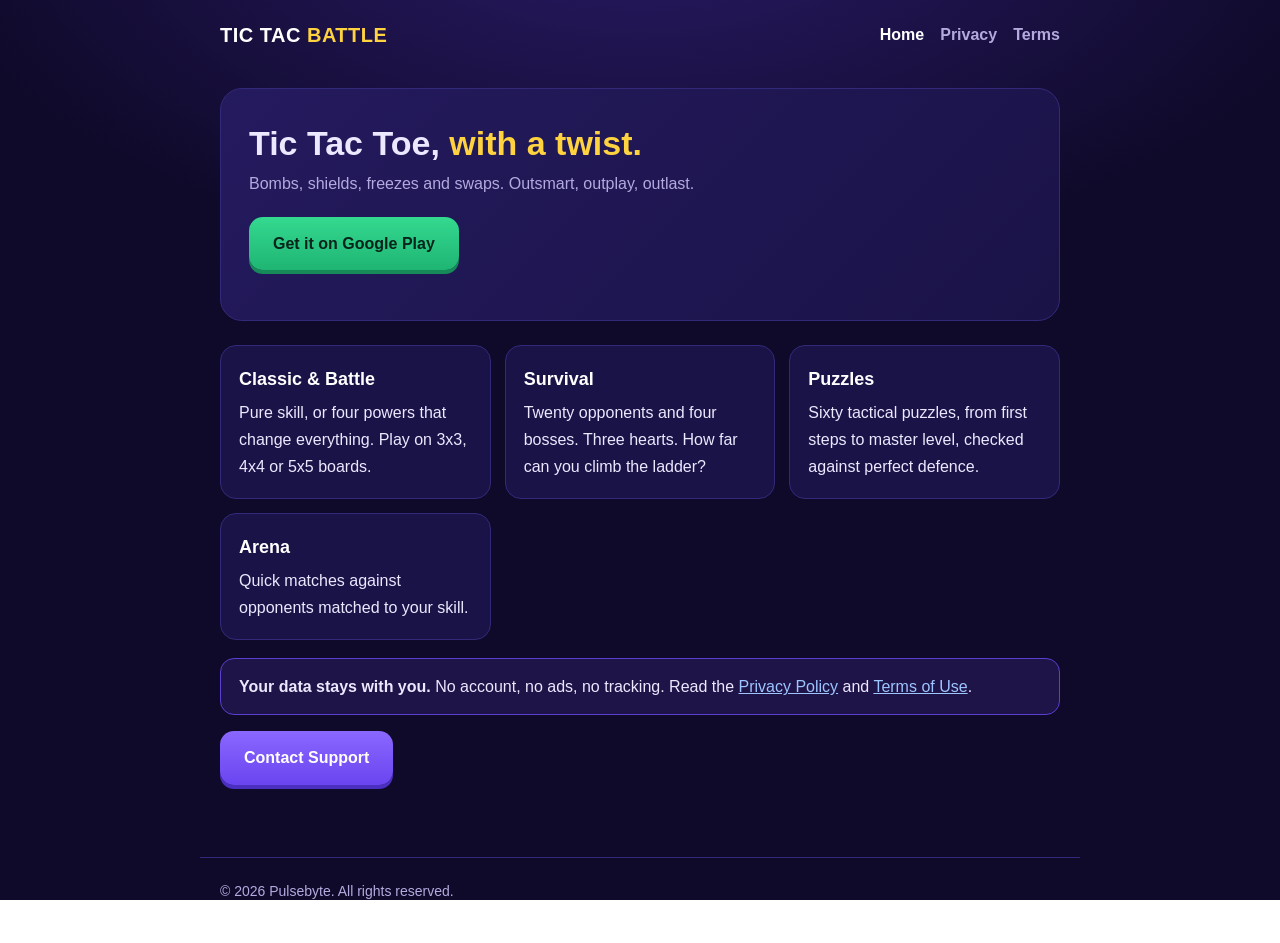
==== index.html @ b5db2a71 "Add files via upload" ====
<!doctype html>
<html lang="en">
<head>
<meta charset="utf-8">
<meta name="viewport" content="width=device-width,initial-scale=1">
<title>Tic Tac Battle by Pulsebyte</title>
<meta name="description" content="Tic Tac Battle: tic tac toe with bombs, shields, freezes and swaps. Classic, Battle, Survival, Arena and tactical puzzles.">
<link rel="stylesheet" href="style.css">
</head>
<body>
<header class="top">
  <a class="brand" href="index.html">TIC TAC <b>BATTLE</b></a>
  <nav><a class="on" href="index.html">Home</a><a href="privacy.html">Privacy</a><a href="terms.html">Terms</a></nav>
</header>
<main>
<section class="hero">
  <h1>Tic Tac Toe, <span>with a twist.</span></h1>
  <p class="meta">Bombs, shields, freezes and swaps. Outsmart, outplay, outlast.</p>
  <p style="margin-top:20px"><a class="btn" href="https://play.google.com/store/apps/details?id=com.pulsebyte.tictacbattle">Get it on Google Play</a></p>
</section>
<div class="cards">
  <div class="c"><b>Classic &amp; Battle</b>Pure skill, or four powers that change everything. Play on 3x3, 4x4 or 5x5 boards.</div>
  <div class="c"><b>Survival</b>Twenty opponents and four bosses. Three hearts. How far can you climb the ladder?</div>
  <div class="c"><b>Puzzles</b>Sixty tactical puzzles, from first steps to master level, checked against perfect defence.</div>
  <div class="c"><b>Arena</b>Quick matches against opponents matched to your skill.</div>
</div>
<div class="note"><b>Your data stays with you.</b> No account, no ads, no tracking. Read the <a href="privacy.html">Privacy Policy</a> and <a href="terms.html">Terms of Use</a>.</div>
<p><a class="btn alt" href="mailto:help.pulsebyte@gmail.com?subject=Tic%20Tac%20Battle%20-%20Support">Contact Support</a></p>
</main>
<footer>&copy; 2026 Pulsebyte. All rights reserved.</footer>
</body>
</html>
---- style.css ----
:root{--bg:#0f0a2a;--card:#1a1347;--card2:#241a5e;--text:#ece8ff;--dim:#b4aadf;--gold:#ffd23f;--accent:#7c4dff;--line:#33297a}
*{box-sizing:border-box}
html{scroll-behavior:smooth}
body{margin:0;background:radial-gradient(1200px 600px at 50% -10%,#2a1a66 0,#0f0a2a 60%) fixed;color:var(--text);font:16px/1.7 -apple-system,BlinkMacSystemFont,"Segoe UI",Roboto,Helvetica,Arial,sans-serif}
a{color:#9ec5ff}
header.top{display:flex;align-items:center;justify-content:space-between;gap:12px;max-width:880px;margin:0 auto;padding:18px 20px}
.brand{font-weight:800;letter-spacing:.5px;color:#fff;text-decoration:none;font-size:20px}
.brand b{color:var(--gold)}
nav a{margin-left:16px;text-decoration:none;color:var(--dim);font-weight:600}
nav a:hover,nav a.on{color:#fff}
main{max-width:880px;margin:0 auto;padding:8px 20px 56px}
.hero{background:linear-gradient(135deg,var(--card2),var(--card));border:1px solid var(--line);border-radius:22px;padding:34px 28px;margin:10px 0 24px}
h1{margin:0 0 6px;font-size:34px;line-height:1.2}
h1 span{color:var(--gold)}
.meta{color:var(--dim);margin:0}
h2{margin:34px 0 8px;font-size:22px;color:#fff;padding-top:6px;border-top:1px solid var(--line)}
h3{margin:20px 0 4px;font-size:17px;color:var(--gold)}
p,li{color:#dcd6fb}
ul{padding-left:22px}
li{margin:4px 0}
.toc{background:var(--card);border:1px solid var(--line);border-radius:16px;padding:16px 22px;margin:0 0 8px}
.toc ol{margin:6px 0 0;padding-left:22px;columns:2;column-gap:28px}
.toc a{text-decoration:none}
table{width:100%;border-collapse:collapse;margin:12px 0;background:var(--card);border-radius:12px;overflow:hidden}
th,td{padding:11px 14px;text-align:left;border-bottom:1px solid var(--line);vertical-align:top}
th{background:var(--card2);color:#fff;font-size:14px;text-transform:uppercase;letter-spacing:.6px}
tr:last-child td{border-bottom:0}
.note{background:rgba(124,77,255,.14);border:1px solid #5a3fd0;border-radius:14px;padding:14px 18px;margin:16px 0}
.btn{display:inline-block;background:linear-gradient(#34d98f,#1fb574);color:#06241a;font-weight:800;text-decoration:none;padding:13px 24px;border-radius:14px;border:0;box-shadow:0 4px 0 #168a58;cursor:pointer;font-size:16px}
.btn.alt{background:linear-gradient(#8a67ff,#6a45f0);color:#fff;box-shadow:0 4px 0 #4a2fc0}
.cards{display:grid;grid-template-columns:repeat(auto-fit,minmax(240px,1fr));gap:14px;margin:18px 0}
.cards .c{background:var(--card);border:1px solid var(--line);border-radius:16px;padding:18px}
.cards .c b{display:block;color:#fff;margin-bottom:4px;font-size:18px}
footer{max-width:880px;margin:0 auto;padding:22px 20px 40px;color:var(--dim);border-top:1px solid var(--line);font-size:14px}
@media(max-width:600px){h1{font-size:27px}.toc ol{columns:1}nav a{margin-left:10px}.hero{padding:24px 18px}}
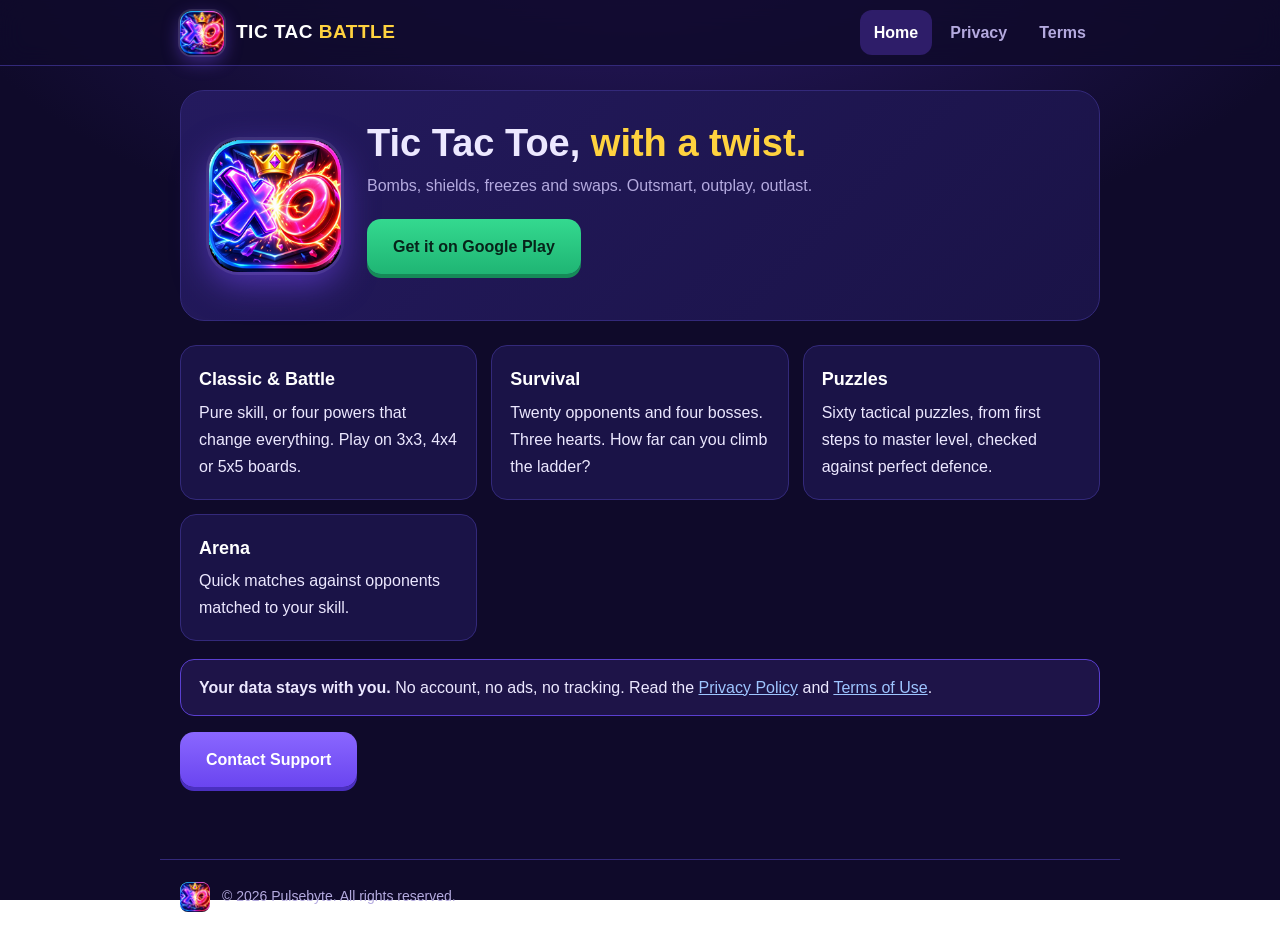
==== commit ac536723: "Add files via upload" ====
--- a/index.html
+++ b/index.html
@@ -5,19 +5,21 @@
 <meta name="viewport" content="width=device-width,initial-scale=1">
 <title>Tic Tac Battle by Pulsebyte</title>
 <meta name="description" content="Tic Tac Battle: tic tac toe with bombs, shields, freezes and swaps. Classic, Battle, Survival, Arena and tactical puzzles.">
+<link rel="icon" type="image/png" href="favicon.png">
+<link rel="apple-touch-icon" href="logo.png">
+<meta name="theme-color" content="#0f0a2a">
+<meta property="og:title" content="Tic Tac Battle by Pulsebyte">
+<meta property="og:image" content="https://helppulsebyte-lgtm.github.io/tic-tac-battle/logo.png">
 <link rel="stylesheet" href="style.css">
 </head>
 <body>
-<header class="top">
-  <a class="brand" href="index.html">TIC TAC <b>BATTLE</b></a>
-  <nav><a class="on" href="index.html">Home</a><a href="privacy.html">Privacy</a><a href="terms.html">Terms</a></nav>
-</header>
+<div class="bar"><header class="top"><a class="brand" href="index.html"><img src="logo.png" alt="Tic Tac Battle logo" width="44" height="44"><span>TIC TAC <b>BATTLE</b></span></a><button class="burger" id="menuBtn" aria-label="Menu" aria-expanded="false" aria-controls="mainNav"><span></span><span></span><span></span></button><nav id="mainNav" aria-label="Main"><a href="index.html" class="on">Home</a><a href="privacy.html">Privacy</a><a href="terms.html">Terms</a></nav></header></div>
 <main>
-<section class="hero">
+<section class="hero"><img class="logo" src="logo.png" alt="Tic Tac Battle" width="132" height="132"><div>
   <h1>Tic Tac Toe, <span>with a twist.</span></h1>
   <p class="meta">Bombs, shields, freezes and swaps. Outsmart, outplay, outlast.</p>
   <p style="margin-top:20px"><a class="btn" href="https://play.google.com/store/apps/details?id=com.pulsebyte.tictacbattle">Get it on Google Play</a></p>
-</section>
+</div></section>
 <div class="cards">
   <div class="c"><b>Classic &amp; Battle</b>Pure skill, or four powers that change everything. Play on 3x3, 4x4 or 5x5 boards.</div>
   <div class="c"><b>Survival</b>Twenty opponents and four bosses. Three hearts. How far can you climb the ladder?</div>
@@ -27,6 +29,7 @@
 <div class="note"><b>Your data stays with you.</b> No account, no ads, no tracking. Read the <a href="privacy.html">Privacy Policy</a> and <a href="terms.html">Terms of Use</a>.</div>
 <p><a class="btn alt" href="mailto:help.pulsebyte@gmail.com?subject=Tic%20Tac%20Battle%20-%20Support">Contact Support</a></p>
 </main>
-<footer>&copy; 2026 Pulsebyte. All rights reserved.</footer>
+<footer><img src="favicon.png" alt="" width="30" height="30">&copy; 2026 Pulsebyte. All rights reserved.</footer>
+<script src="script.js"></script>
 </body>
 </html>
--- a/style.css
+++ b/style.css
@@ -1,35 +1,88 @@
 :root{--bg:#0f0a2a;--card:#1a1347;--card2:#241a5e;--text:#ece8ff;--dim:#b4aadf;--gold:#ffd23f;--accent:#7c4dff;--line:#33297a}
 *{box-sizing:border-box}
-html{scroll-behavior:smooth}
-body{margin:0;background:radial-gradient(1200px 600px at 50% -10%,#2a1a66 0,#0f0a2a 60%) fixed;color:var(--text);font:16px/1.7 -apple-system,BlinkMacSystemFont,"Segoe UI",Roboto,Helvetica,Arial,sans-serif}
+html{scroll-behavior:smooth;-webkit-text-size-adjust:100%}
+body{margin:0;background:radial-gradient(1200px 600px at 50% -10%,#2a1a66 0,#0f0a2a 60%) fixed;color:var(--text);font:16px/1.7 -apple-system,BlinkMacSystemFont,"Segoe UI",Roboto,Helvetica,Arial,sans-serif;overflow-x:hidden}
+body.menu-open{overflow:hidden}
 a{color:#9ec5ff}
-header.top{display:flex;align-items:center;justify-content:space-between;gap:12px;max-width:880px;margin:0 auto;padding:18px 20px}
-.brand{font-weight:800;letter-spacing:.5px;color:#fff;text-decoration:none;font-size:20px}
+img{max-width:100%;height:auto}
+
+/* ---------- header ---------- */
+.bar{position:sticky;top:0;z-index:50;background:rgba(15,10,42,.82);backdrop-filter:blur(12px);-webkit-backdrop-filter:blur(12px);border-bottom:1px solid var(--line)}
+.top{display:flex;align-items:center;justify-content:space-between;gap:12px;max-width:960px;margin:0 auto;padding:10px 20px}
+.brand{display:flex;align-items:center;gap:12px;font-weight:800;letter-spacing:.5px;color:#fff;text-decoration:none;font-size:19px;white-space:nowrap}
+.brand img{width:44px;height:44px;border-radius:12px;box-shadow:0 0 0 2px rgba(255,255,255,.12),0 6px 18px rgba(124,77,255,.45)}
 .brand b{color:var(--gold)}
-nav a{margin-left:16px;text-decoration:none;color:var(--dim);font-weight:600}
-nav a:hover,nav a.on{color:#fff}
-main{max-width:880px;margin:0 auto;padding:8px 20px 56px}
-.hero{background:linear-gradient(135deg,var(--card2),var(--card));border:1px solid var(--line);border-radius:22px;padding:34px 28px;margin:10px 0 24px}
-h1{margin:0 0 6px;font-size:34px;line-height:1.2}
+nav{display:flex;align-items:center;gap:4px}
+nav a{padding:9px 14px;border-radius:12px;text-decoration:none;color:var(--dim);font-weight:700}
+nav a:hover{color:#fff;background:rgba(255,255,255,.07)}
+nav a.on{color:#fff;background:rgba(124,77,255,.28)}
+.burger{display:none;width:46px;height:46px;border:0;border-radius:14px;background:rgba(255,255,255,.08);cursor:pointer;position:relative;flex:none}
+.burger span{position:absolute;left:12px;right:12px;height:3px;border-radius:2px;background:#fff;transition:transform .25s,opacity .2s,top .25s}
+.burger span:nth-child(1){top:15px}.burger span:nth-child(2){top:22px}.burger span:nth-child(3){top:29px}
+.burger.open span:nth-child(1){top:22px;transform:rotate(45deg)}
+.burger.open span:nth-child(2){opacity:0}
+.burger.open span:nth-child(3){top:22px;transform:rotate(-45deg)}
+
+main{max-width:960px;margin:0 auto;padding:12px 20px 56px}
+.hero{display:flex;align-items:center;gap:26px;background:linear-gradient(135deg,var(--card2),var(--card));border:1px solid var(--line);border-radius:24px;padding:30px 28px;margin:12px 0 24px}
+.hero img.logo{width:132px;height:132px;border-radius:30px;flex:none;box-shadow:0 12px 34px rgba(124,77,255,.5),0 0 0 3px rgba(255,255,255,.1)}
+.hero.slim{padding:22px 24px}
+h1{margin:0 0 6px;font-size:clamp(26px,5.5vw,38px);line-height:1.18}
 h1 span{color:var(--gold)}
 .meta{color:var(--dim);margin:0}
-h2{margin:34px 0 8px;font-size:22px;color:#fff;padding-top:6px;border-top:1px solid var(--line)}
-h3{margin:20px 0 4px;font-size:17px;color:var(--gold)}
-p,li{color:#dcd6fb}
+h2{margin:34px 0 8px;font-size:clamp(19px,4.5vw,23px);color:#fff;padding-top:8px;border-top:1px solid var(--line);scroll-margin-top:84px}
+p,li{color:#dcd6fb;overflow-wrap:anywhere}
 ul{padding-left:22px}
 li{margin:4px 0}
 .toc{background:var(--card);border:1px solid var(--line);border-radius:16px;padding:16px 22px;margin:0 0 8px}
-.toc ol{margin:6px 0 0;padding-left:22px;columns:2;column-gap:28px}
-.toc a{text-decoration:none}
-table{width:100%;border-collapse:collapse;margin:12px 0;background:var(--card);border-radius:12px;overflow:hidden}
-th,td{padding:11px 14px;text-align:left;border-bottom:1px solid var(--line);vertical-align:top}
-th{background:var(--card2);color:#fff;font-size:14px;text-transform:uppercase;letter-spacing:.6px}
+.toc ol{margin:6px 0 0;padding-left:24px;columns:2;column-gap:28px}
+.toc li{break-inside:avoid}
+.toc a{text-decoration:none;display:inline-block;padding:2px 0}
+.toc a.cur{color:var(--gold);font-weight:700}
+.note{background:rgba(124,77,255,.14);border:1px solid #5a3fd0;border-radius:14px;padding:14px 18px;margin:16px 0}
+
+/* ---------- tables ---------- */
+.tbl{overflow-x:auto;-webkit-overflow-scrolling:touch;margin:12px 0}
+table{width:100%;border-collapse:separate;border-spacing:0;background:var(--card);border:1px solid var(--line);border-radius:14px;overflow:hidden}
+th,td{padding:12px 14px;text-align:left;border-bottom:1px solid var(--line);vertical-align:top}
+th{background:var(--card2);color:#fff;font-size:13px;text-transform:uppercase;letter-spacing:.7px}
 tr:last-child td{border-bottom:0}
-.note{background:rgba(124,77,255,.14);border:1px solid #5a3fd0;border-radius:14px;padding:14px 18px;margin:16px 0}
-.btn{display:inline-block;background:linear-gradient(#34d98f,#1fb574);color:#06241a;font-weight:800;text-decoration:none;padding:13px 24px;border-radius:14px;border:0;box-shadow:0 4px 0 #168a58;cursor:pointer;font-size:16px}
+td:first-child{color:#fff}
+
+.btn{display:inline-block;background:linear-gradient(#34d98f,#1fb574);color:#06241a;font-weight:800;text-decoration:none;padding:14px 26px;border-radius:14px;border:0;box-shadow:0 4px 0 #168a58;cursor:pointer;font-size:16px;text-align:center}
+.btn:active{transform:translateY(2px);box-shadow:0 2px 0 #168a58}
 .btn.alt{background:linear-gradient(#8a67ff,#6a45f0);color:#fff;box-shadow:0 4px 0 #4a2fc0}
-.cards{display:grid;grid-template-columns:repeat(auto-fit,minmax(240px,1fr));gap:14px;margin:18px 0}
+.cards{display:grid;grid-template-columns:repeat(auto-fit,minmax(220px,1fr));gap:14px;margin:18px 0}
 .cards .c{background:var(--card);border:1px solid var(--line);border-radius:16px;padding:18px}
 .cards .c b{display:block;color:#fff;margin-bottom:4px;font-size:18px}
-footer{max-width:880px;margin:0 auto;padding:22px 20px 40px;color:var(--dim);border-top:1px solid var(--line);font-size:14px}
-@media(max-width:600px){h1{font-size:27px}.toc ol{columns:1}nav a{margin-left:10px}.hero{padding:24px 18px}}
+footer{max-width:960px;margin:0 auto;padding:22px 20px 40px;color:var(--dim);border-top:1px solid var(--line);font-size:14px;display:flex;align-items:center;gap:12px;flex-wrap:wrap}
+footer img{width:30px;height:30px;border-radius:8px}
+
+/* ---------- phones and small tablets ---------- */
+@media(max-width:720px){
+  .burger{display:block}
+  nav{position:fixed;left:0;right:0;top:66px;flex-direction:column;align-items:stretch;gap:6px;padding:16px 20px 22px;background:rgba(18,12,52,.98);border-bottom:1px solid var(--line);box-shadow:0 24px 40px rgba(0,0,0,.5);transform:translateY(-12px);opacity:0;visibility:hidden;transition:transform .22s,opacity .22s,visibility .22s}
+  nav.open{transform:none;opacity:1;visibility:visible}
+  nav a{padding:15px 16px;font-size:17px;background:rgba(255,255,255,.05)}
+  .brand{font-size:17px}.brand img{width:40px;height:40px}
+  main{padding:8px 16px 44px}
+  .hero{flex-direction:column;text-align:center;padding:24px 18px;gap:16px}
+  .hero img.logo{width:104px;height:104px;border-radius:24px}
+  .hero.slim{flex-direction:row;text-align:left;padding:16px 16px;gap:14px}
+  .hero.slim img.logo{width:64px;height:64px;border-radius:16px}
+  .toc{padding:14px 16px}.toc ol{columns:1}
+  .toc a{padding:6px 0}
+  .btn{display:block;width:100%}
+  /* tables become stacked, labelled cards */
+  table,thead,tbody,tr,th,td{display:block}
+  table{background:none;border:0;border-radius:0}
+  tr:first-child{display:none}
+  tr{background:var(--card);border:1px solid var(--line);border-radius:14px;margin:0 0 12px;overflow:hidden}
+  td{border-bottom:1px solid var(--line);padding:10px 14px}
+  td:first-child{background:var(--card2);font-weight:700}
+  td[data-label]::before{content:attr(data-label);display:block;font-size:11.5px;font-weight:800;text-transform:uppercase;letter-spacing:.8px;color:var(--gold);margin-bottom:2px}
+  td:first-child::before{color:#b9a8ff}
+  tr td:last-child{border-bottom:0}
+}
+@media(max-width:380px){.brand span{font-size:15px}}
+@media(prefers-reduced-motion:reduce){*{transition:none!important;scroll-behavior:auto!important}}
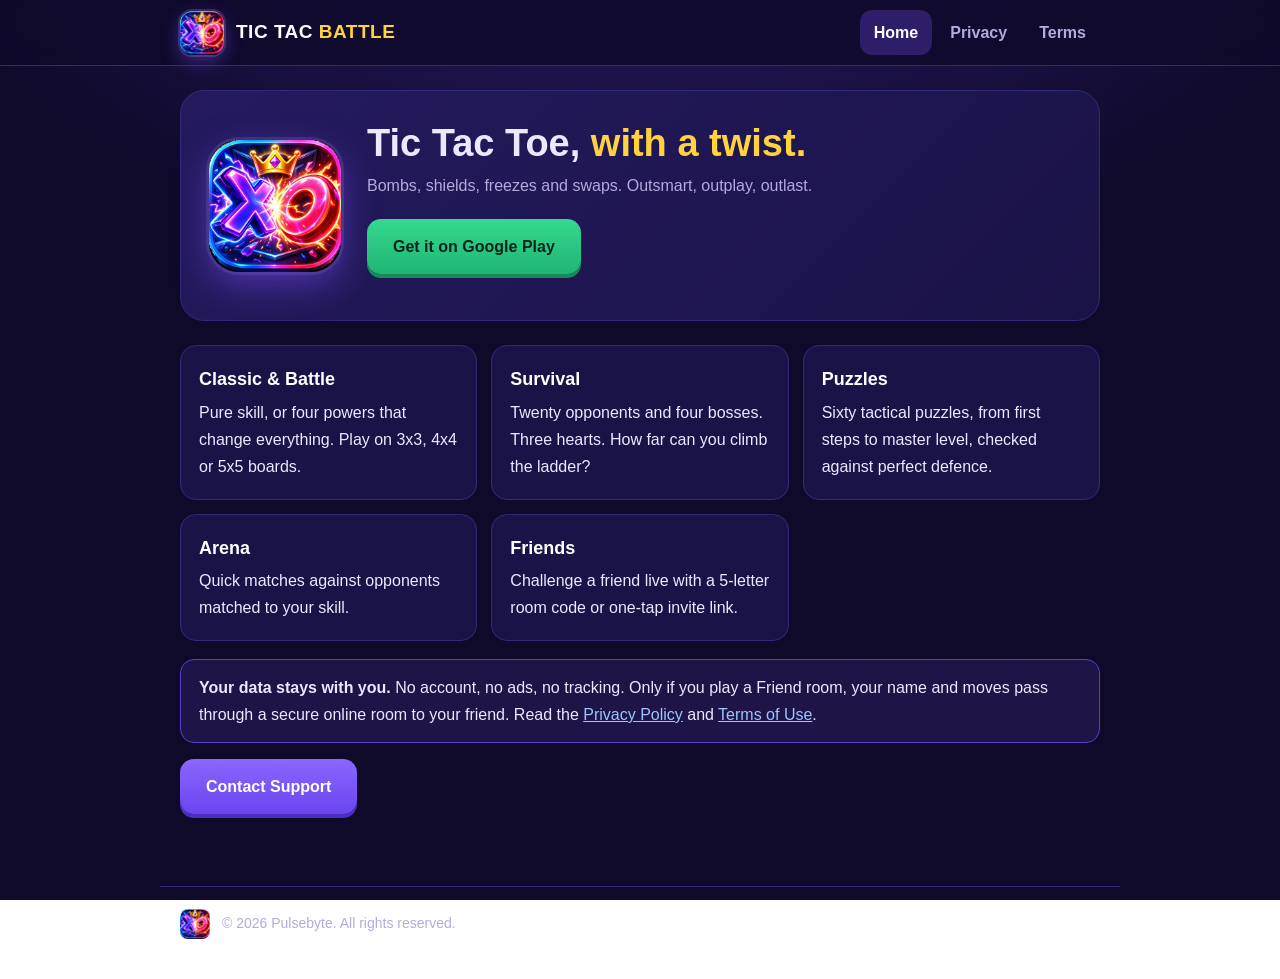
==== commit bd102c60: "Friend rooms: update privacy, terms, home and invite page" ====
--- a/index.html
+++ b/index.html
@@ -24,9 +24,10 @@
   <div class="c"><b>Classic &amp; Battle</b>Pure skill, or four powers that change everything. Play on 3x3, 4x4 or 5x5 boards.</div>
   <div class="c"><b>Survival</b>Twenty opponents and four bosses. Three hearts. How far can you climb the ladder?</div>
   <div class="c"><b>Puzzles</b>Sixty tactical puzzles, from first steps to master level, checked against perfect defence.</div>
-  <div class="c"><b>Arena</b>Quick matches against opponents matched to your skill.</div>
+  <div class="c"><b>Arena</b>Quick matches against opponents matched to your skill.</div>
+  <div class="c"><b>Friends</b>Challenge a friend live with a 5-letter room code or one-tap invite link.</div>
 </div>
-<div class="note"><b>Your data stays with you.</b> No account, no ads, no tracking. Read the <a href="privacy.html">Privacy Policy</a> and <a href="terms.html">Terms of Use</a>.</div>
+<div class="note"><b>Your data stays with you.</b> No account, no ads, no tracking. Only if you play a Friend room, your name and moves pass through a secure online room to your friend. Read the <a href="privacy.html">Privacy Policy</a> and <a href="terms.html">Terms of Use</a>.</div>
 <p><a class="btn alt" href="mailto:help.pulsebyte@gmail.com?subject=Tic%20Tac%20Battle%20-%20Support">Contact Support</a></p>
 </main>
 <footer><img src="favicon.png" alt="" width="30" height="30">&copy; 2026 Pulsebyte. All rights reserved.</footer>
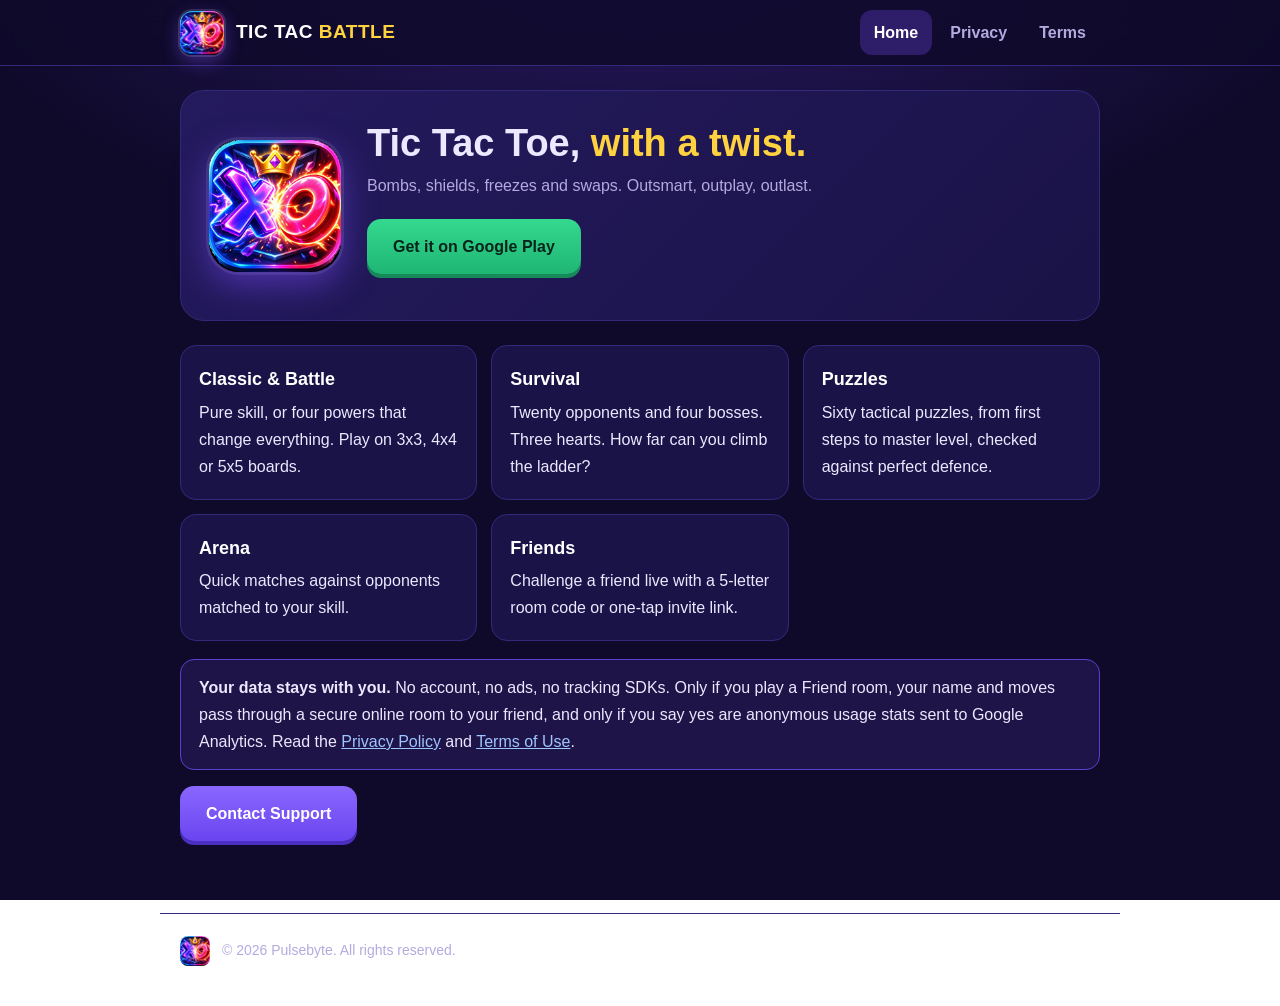
==== commit c95ae763: "Privacy v1.2: optional anonymous usage statistics" ====
--- a/index.html
+++ b/index.html
@@ -27,7 +27,7 @@
   <div class="c"><b>Arena</b>Quick matches against opponents matched to your skill.</div>
   <div class="c"><b>Friends</b>Challenge a friend live with a 5-letter room code or one-tap invite link.</div>
 </div>
-<div class="note"><b>Your data stays with you.</b> No account, no ads, no tracking. Only if you play a Friend room, your name and moves pass through a secure online room to your friend. Read the <a href="privacy.html">Privacy Policy</a> and <a href="terms.html">Terms of Use</a>.</div>
+<div class="note"><b>Your data stays with you.</b> No account, no ads, no tracking SDKs. Only if you play a Friend room, your name and moves pass through a secure online room to your friend, and only if you say yes are anonymous usage stats sent to Google Analytics. Read the <a href="privacy.html">Privacy Policy</a> and <a href="terms.html">Terms of Use</a>.</div>
 <p><a class="btn alt" href="mailto:help.pulsebyte@gmail.com?subject=Tic%20Tac%20Battle%20-%20Support">Contact Support</a></p>
 </main>
 <footer><img src="favicon.png" alt="" width="30" height="30">&copy; 2026 Pulsebyte. All rights reserved.</footer>
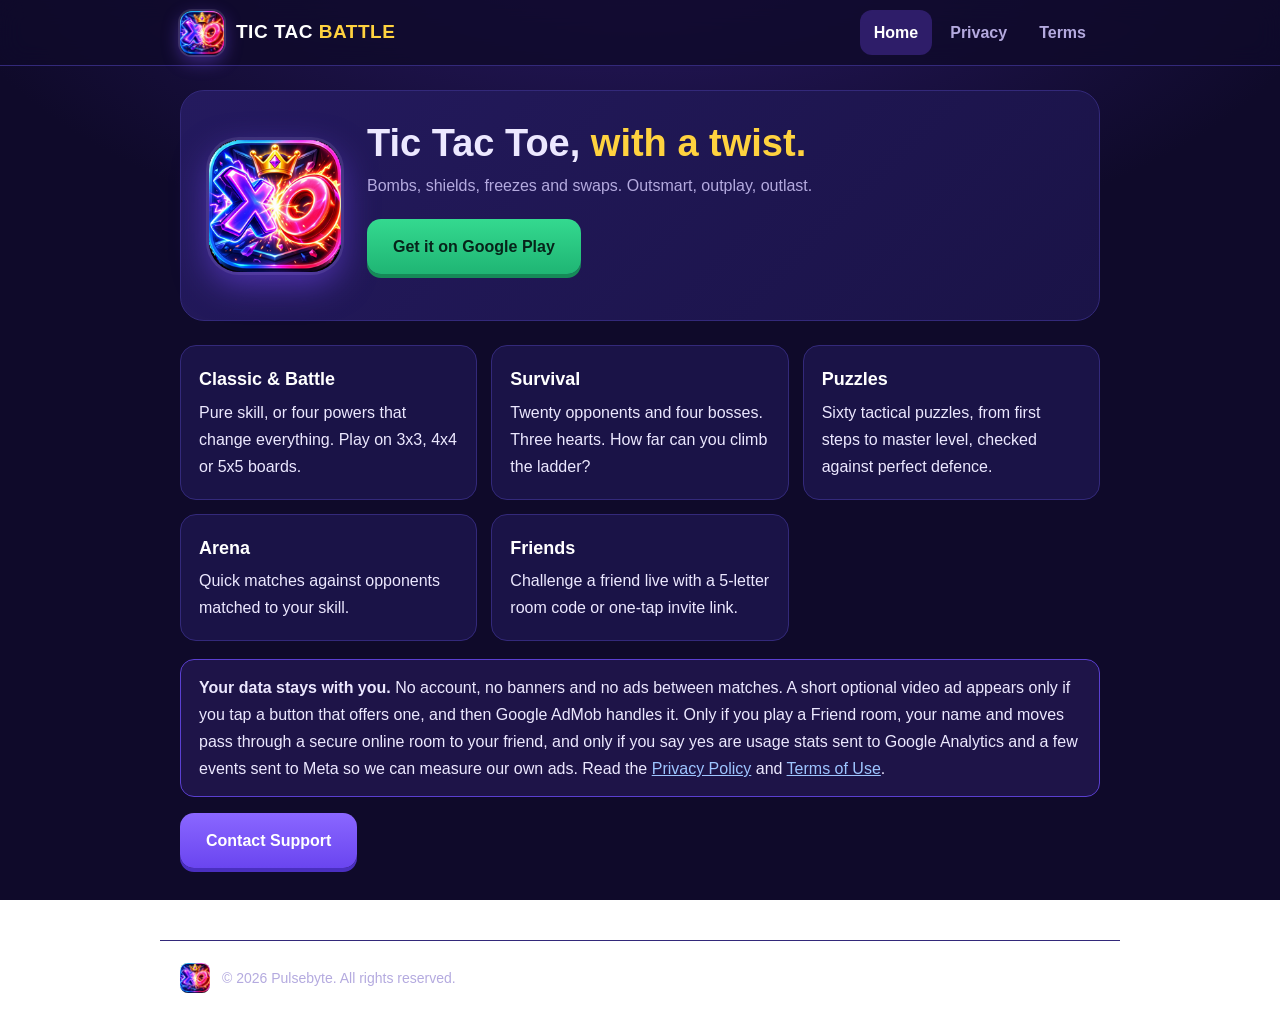
==== commit fd2a5fce: "Privacy policy 1.4: optional rewarded ads, Meta ad measurement and consent" ====
--- a/index.html
+++ b/index.html
@@ -24,13 +24,13 @@
   <div class="c"><b>Classic &amp; Battle</b>Pure skill, or four powers that change everything. Play on 3x3, 4x4 or 5x5 boards.</div>
   <div class="c"><b>Survival</b>Twenty opponents and four bosses. Three hearts. How far can you climb the ladder?</div>
   <div class="c"><b>Puzzles</b>Sixty tactical puzzles, from first steps to master level, checked against perfect defence.</div>
-  <div class="c"><b>Arena</b>Quick matches against opponents matched to your skill.</div>
+  <div class="c"><b>Arena</b>Quick matches against opponents matched to your skill.</div>
   <div class="c"><b>Friends</b>Challenge a friend live with a 5-letter room code or one-tap invite link.</div>
 </div>
-<div class="note"><b>Your data stays with you.</b> No account, no ads, no tracking SDKs. Only if you play a Friend room, your name and moves pass through a secure online room to your friend, and only if you say yes are anonymous usage stats sent to Google Analytics. Read the <a href="privacy.html">Privacy Policy</a> and <a href="terms.html">Terms of Use</a>.</div>
-<p><a class="btn alt" href="mailto:help.pulsebyte@gmail.com?subject=Tic%20Tac%20Battle%20-%20Support">Contact Support</a></p>
+<div class="note"><b>Your data stays with you.</b> No account, no banners and no ads between matches. A short optional video ad appears only if you tap a button that offers one, and then Google AdMob handles it. Only if you play a Friend room, your name and moves pass through a secure online room to your friend, and only if you say yes are usage stats sent to Google Analytics and a few events sent to Meta so we can measure our own ads. Read the <a href="privacy.html">Privacy Policy</a> and <a href="terms.html">Terms of Use</a>.</div>
+<p><a class="btn alt" href="mailto:support.tictacbattle@gmail.com?subject=Tic%20Tac%20Battle%20-%20Support">Contact Support</a></p>
 </main>
 <footer><img src="favicon.png" alt="" width="30" height="30">&copy; 2026 Pulsebyte. All rights reserved.</footer>
-<script src="script.js"></script>
+<script src="script.js"></script>
 </body>
 </html>
